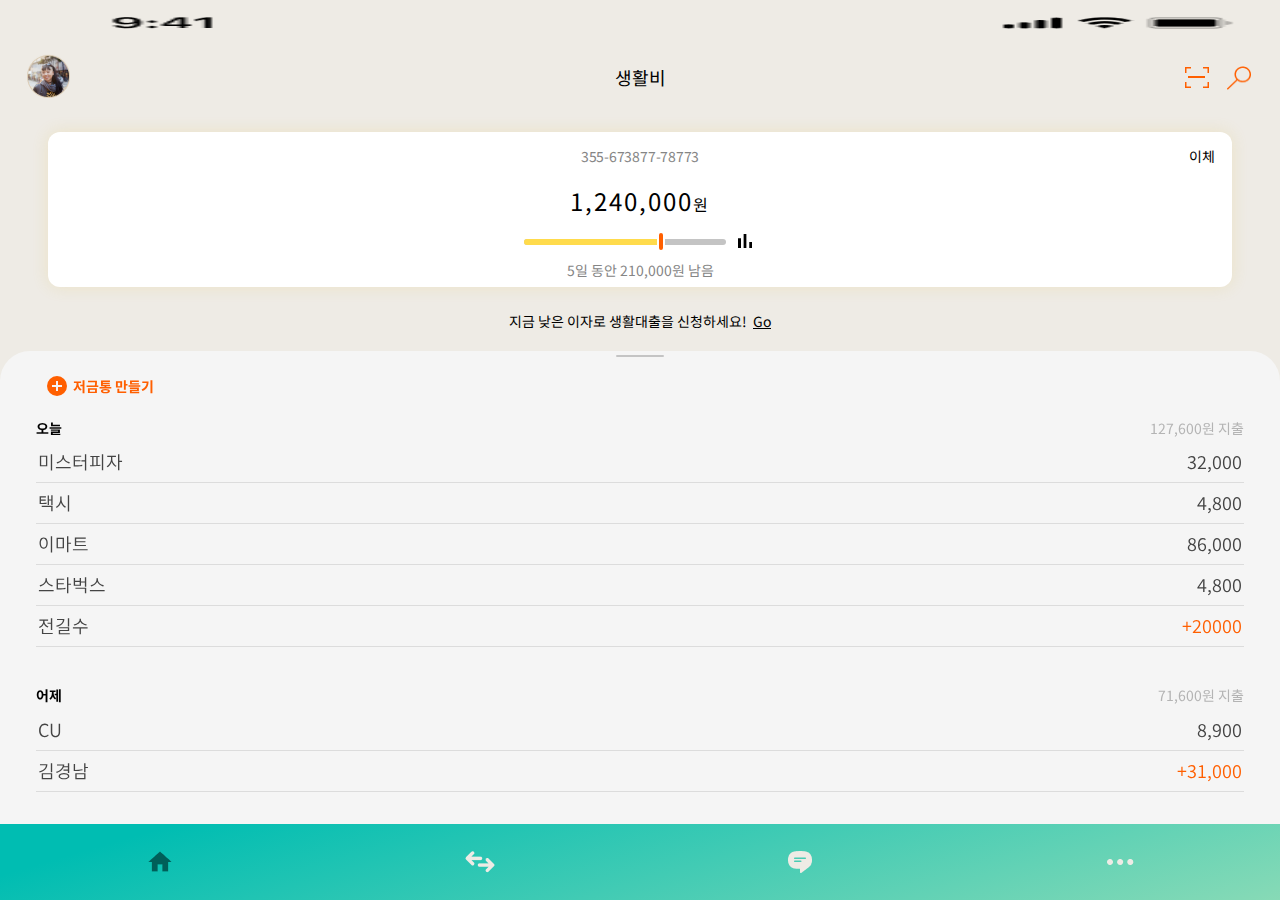
==== 박주한/kdt_bank/index.html @ 13eef256 "feat: create html, css, js" ====
<!DOCTYPE html>
<html lang="en">
<head>
  <meta charset="UTF-8">
  <meta http-equiv="X-UA-Compatible" content="IE=edge">
  <meta name="viewport" content="width=device-width, initial-scale=1.0">
  <title>kdt_bank</title>

  <link rel="stylesheet" href="./css/common.css" />
  <link rel="stylesheet" href="./css/main.css" />
  <script defer src="./js/main.js"></script>
  <script defer src="./js/drag.js"></script>

  <link rel="stylesheet" href="https://fonts.googleapis.com/icon?family=Material+Icons">
</head>
<body>

<!-- 인디게이터 영역 -->
<div class="indi">
  <img src="./images/indicator.png" alt="indicator">
</div>

<!-- 컨텐츠 영역 -->
<div class="home">
  <section>
    <!-- 헤더 -->
    <header>
      <div class="inner">
        <div class="avata">
          <a href="#">
            <img src="./images/img_avata.png" alt="avata" />
          </a>
        </div>
        <h3>생활비</h3>
        <ul class="btn_wrap">
          <li>
            <a href="#" class="scan"></a>
          </li>
          <li>
            <a href="#" class="search"></a>
          </li>
        </ul>
      </div>
    </header>

    <!-- 계좌상태 -->
    <div class="account_info">
      <!-- 계좌정보 -->
      <ul class="info">
        <!-- 계좌번호 -->
        <li class="num">
          <strong>355-673877-78773</strong>
          <a href="#">이체</a>
        </li>
        <!-- 금액 -->
        <li class="cash">
          1,240,000<span>원</span>
        </li>
        <!-- 그래프 -->
        <li class="graph">
          <ul>
            <li>
              <!-- <div class="bar_graph"> -->
                <div class="bar">
                  <div class="bar_color">
                    <div class="goal"></div>
                  </div>
                </div>
              <!-- </div> -->
            </li>
            <li>
              <a href="#" class="btn_graph"></a>
            </li>
          </ul>
        </li>
        <!-- 텍스트 정보 -->
        <li class="noti">
          <span class="date">5</span>일 동안 <span class="cash">210,000</span>원 남음
        </li>
      </ul>

      <!-- 광고영역 -->
      <a href="#" class="adv">
        지금 낮은 이자로 생활대출을 신청하세요! <strong>Go</strong>
      </a>      
    </div>

    <!-- 히스토리 -->
    <div class="account_history">
      <!-- 드래그 바 -->
      <!-- <div class="drag_area"> -->
        <span class="drag_bar"></span>
      <!-- </div> -->
      <!-- 저금통 리스트 -->
      <div class="save_list">
        <div class="scroll_area">
          <!-- <ul>
            <li>
              <div class="save_item">
                <div class="title">
                  <h4>여행가자</h4>
                  <strong>842,200원</strong>
                </div>
                <div class="color orange"></div>
              </div>
            </li>
            <li>
              <div class="save_item">
                <div class="title">
                  <h4>여행가자</h4>
                  <strong>842,200원</strong>
                </div>
                <div class="color yellow"></div>
              </div>
            </li>
          </ul> -->
        <a href="#">
          <span class="material-icons">add_circle</span>
          <strong>저금통 만들기</strong>
        </a>
      </div>
      </div>
      <!-- 최근 히스토리 -->
      <ul class="recent">
        <li>
          <!-- 최근 히스토리 날짜/합계 -->
          <div class="recent_tit">
            <h4>오늘</h4>
            <strong>127,600원 지출</strong>
          </div>
          <ul class="recent_list">
            <li>미스터피자 <strong>32,000</strong></li>
            <li>택시 <strong>4,800</strong></li>
            <li>이마트 <strong>86,000</strong></li>
            <li>스타벅스 <strong>4,800</strong></li>
            <li>전길수 <strong class="orange">+20000</strong></li>
          </ul>
        </li>
        <li>
          <div class="recent_tit">
            <h4>어제</h4>
            <strong>71,600원 지출</strong>
          </div>
          <ul class="recent_list">
            <li>CU <strong>8,900</strong></li>
            <li>김경남 <strong class="orange">+31,000</strong></li>
            <li>애슐리 <strong>31,000</strong></li>
            <li>교보문고 <strong>18,000</strong></li>
            <li>쿠팡 <strong>10,500</strong></li>
            <li>미스터피자 <strong>32,000</strong></li>
          </ul>
        </li>
      </ul>

    </div>
   
  </section>  
</div>

<!-- 네비게이션 영역 -->
<nav>
  <ul>
    <li><a href="#" class="menu1">메뉴1</a></li>
    <li><a href="#" class="menu2">메뉴2</a></li>
    <li><a href="#" class="menu3">메뉴3</a></li>
    <li><a href="#" class="menu4">메뉴4</a></li>
  </ul>
</nav>





</body>
</html>
---- 박주한/kdt_bank/css/common.css ----
/* font */
@import url('https://fonts.googleapis.com/css2?family=Noto+Sans+KR:wght@100;300;400;500;700;900&display=swap');

/* reset */
body {
  font-family: 'Noto Sans KR', sans-serif;
  font-size:16px;
  font-weight: normal;
  line-height:1.2;
  margin:0;
  padding:0;
  height:100vh;
}
h1, h2, h3, h4, h5, h6 {font-size:1em;}
h1, h2, h3, h4, h5, h6, div, p, dl, dt, dd, ul, ol, li, form, fieldset, blockquote, address, table, thead, tbody, tfoot, tr, td, caption {
  margin:0;
  padding:0;
}
li {list-style:none;}
a {text-decoration:none;}


/* 인디게이터 영역 */
.indi{position:fixed;width:100%;font-size:0;z-index:99;}
.indi img{width:100%;height:44px;}

/* 네비게이션 영역 */
nav{position:fixed;bottom:0;width:100%;height:76px;background: linear-gradient(163.63deg, #00BDB2 11.35%, #C4E7B8 139.96%);z-index:99;}
nav > ul{display: inline-block;width:100%;height:100%;}
nav > ul > li{position:relative;float:left;width:25%;height:100%;text-align: center;}
nav > ul > li > a{margin:0 auto; width:40px;height:40px;display:block;position:relative;top:50%;transform: translateY(-50%);font-size:0;}
nav > ul > li > a.menu1{background: url(../images/ic_menu1.png) center no-repeat;} 
nav > ul > li > a.menu2{background: url(../images/ic_menu2.png) center no-repeat;} 
nav > ul > li > a.menu3{background: url(../images/ic_menu3.png) center no-repeat;} 
nav > ul > li > a.menu4{background: url(../images/ic_menu4.png) center no-repeat;}
---- 박주한/kdt_bank/css/main.css ----
@import url('./common.css');

.home{width:100%;height:100%;overflow: hidden;}
.home section{width:100%;height:100%;padding:44px 0 76px;background-color:#EEEBE5;float:left;}

/* 헤더 */
header{display:inline-block;width:100%;text-align:center;}
header .inner{position: relative;height:43px;margin-top:12px;}
header h3{position: relative;top:50%;transform: translateY(-50%); font-size:18px;font-weight: normal; color:#000;}
header .avata{position:absolute;left:27px;top:50%;transform: translateY(-50%);}
header .btn_wrap{position: absolute;right:21px;top:50%;transform: translateY(-50%);}
header .btn_wrap > li{float:left;}
header .btn_wrap > li > a.scan{float:left;width:40px;height:40px;background: url(../images/btn_scan.png) center no-repeat; background-size:24px 21px;margin-right:2px;}
header .btn_wrap > li > a.search{float:left;width:40px;height:40px;background: url(../images/btn_search.png) center no-repeat; background-size:24px 24px;}

/* 계좌정보 */
.account_info{padding:33px 48px 0;}
.account_info .info{position:relative;display:inline-block; width:100%;height:155px;border-radius:12px;background-color:#fff;box-shadow: 0px 0px 16px rgba(226, 191, 66, 0.19);}

/* 계좌번호 */
.account_info .info .num{position: relative; display: block;text-align:center;margin-top:14px;}
.account_info .info .num > strong{color:#858585;font-size:14px;line-height:1.5; font-weight:normal;letter-spacing:-0.24px;}
.account_info .info .num > a{position:absolute;right:17px; color:#000;font-size:14px;line-height:1.5;letter-spacing:-0.24px;}

/* 금액 */
.account_info .info > .cash{display:block;text-align:center;font-size:24px;font-weight:normal; line-height:1.5;color:#000;letter-spacing:2px;margin-top:16px;}
.account_info .info > .cash > span{font-size:16px;font-weight:400;}


/* 그래프 */
.account_info .info .graph{text-align:center;margin-top:10px;}
.account_info .info .graph > ul{display:inline-block;}
.account_info .info .graph > ul > li{float: left;}
/* .account_info .info .graph {position: relative;display:inline-block;margin-right:7px;} */
.account_info .info .graph .bar{position:relative; width:202px;height:6px;background-color:#C4C4C4;border-radius:3px;margin:10px 7px 0 0;}
.account_info .info .graph .bar_color{position:absolute;top:0;left:0;width:70%;height:100%;background-color:#ffdb4c;border-radius:3px;}
.account_info .info .graph .bar_color .goal{position:absolute;top:-8px;right:0;width:4px;height:17px;border:2px solid #fff;background-color:#FF5F00;border-radius:4px;z-index:1;}
.account_info .info .graph .btn_graph{display:block; width:24px;height:24px; background: url('../images/btn_chart.png') center no-repeat;background-size:24px 24px;}

/* 텍스트 정보 */
.account_info .info .noti{display:block;font-size:14px;color:#858585;line-height:1.5;text-align: center;margin-top:4px;}

/* 광고영역 */
.account_info .adv{display:block;text-align:center;font-size:14px;line-height:1.5;color:#000;margin-top:24px;}
.account_info .adv strong{text-decoration:underline;font-weight:normal;margin-left:3px;}

/* 히스토리 */
/* .account_history_area{position:fixed;bottom:0;width:100%;height:calc(100% - 97px);z-index:10;} */

.account_history{position:fixed; bottom:0;width:100%;height:calc(100% - 351px); background-color:#F5F5F5;border-radius:30px 30px 0 0;padding:23px 0 76px;box-sizing:border-box;overflow:hidden;z-index:10;}
/* .account_history{position:fixed; top:350px;width:100%;height:100%; background-color:#F5F5F5;border-radius:30px 30px 0 0;padding:23px 0 76px;box-sizing:border-box;z-index:10;} */

section + section .account_history{display: none;}
section + section{display:none;}


/* 드래그 바 */
/* .drag_area{position:absolute;top:0;width:100%;height:100px;display:block; background-color:red;transform: translateY(-50%);} */
/* .drag_bar{display:block;width:100%;height:12px;} */
.drag_bar{position:absolute;top:0;display:block;width:100%;height:12px;}
.drag_bar::after{content:"";display:block;width:48px;height:2px;box-sizing:border-box;border-radius:4px;background-color:#C4C4C4;margin:4px auto 0;}

/* 저금통 리스트 */
.account_history .save_list{padding:0 30px;box-sizing: border-box;}
.account_history .save_list .scroll_area{display:flex;align-items:center;overflow:hidden;overflow-x: scroll;}
.account_history .save_list .scroll_area > ul{display: flex; flex-wrap: nowrap;}
.account_history .save_list .scroll_area > a{white-space:nowrap;margin-left:15px;color:#FF5F00}
.account_history .save_list .scroll_area > a > strong{position:relative;top:2px;font-size:14px;line-height:1.5;vertical-align:top;}
.account_history .save_list .scroll_area > ul > li{float:left;}
.account_history .save_list .scroll_area > ul > li + li{margin-left:13px;}
.account_history .save_list .scroll_area > ul > li .save_item{position:relative; width:162px;height:47px;background-color:#DADADA;border-radius:6px;overflow:hidden;}
.account_history .save_list .scroll_area > ul > li .save_item .title{position:relative;padding:5px 13px;z-index:1;top:50%;transform: translateY(-50%);}
.account_history .save_list .scroll_area > ul > li .save_item .title h4,
.account_history .save_list .scroll_area > ul > li .save_item .title strong{font-size:12px;color:#fff;font-weight:normal;}
.account_history .save_list .scroll_area > ul > li .save_item .color{position:absolute;top:0;left:0;width:60%;height:100%;box-sizing:border-box;}
.account_history .save_list .scroll_area > ul > li .save_item .color.orange{background-color:#FF5F00;}
.account_history .save_list .scroll_area > ul > li .save_item .color.yellow{background-color:#FEB700;}

/* 최근 히스토리 */
.account_history ul.recent{height:calc(100% - 64px); margin-top:17px;padding:0 36px;box-sizing:border-box;overflow: hidden;overflow-y: scroll;}
.account_history ul.recent > li{margin-bottom:38px;}
.account_history ul.recent > li .recent_tit{display:inline-block;width:100%;}
.account_history ul.recent > li .recent_tit > h4{font-size:14px;line-height:1.5;font-weight:bold;color:#000;float:left;}
.account_history ul.recent > li .recent_tit > strong{font-size:14px;line-height:1.5;font-weight:normal;color:#B4B4B4;float:right;}
.account_history ul.recent > li ul.recent_list > li{padding:6px 2px 7px;box-sizing:border-box;border-bottom:1px solid #dcdcdc;}
.account_history ul.recent > li ul.recent_list > li,
.account_history ul.recent > li ul.recent_list > li > strong
{font-size:18px;line-height:1.5;font-weight:350;color:#444;}
.account_history ul.recent > li ul.recent_list > li > strong{float:right;}
.account_history ul.recent > li ul.recent_list > li > strong.orange{color:#FF5F00;}
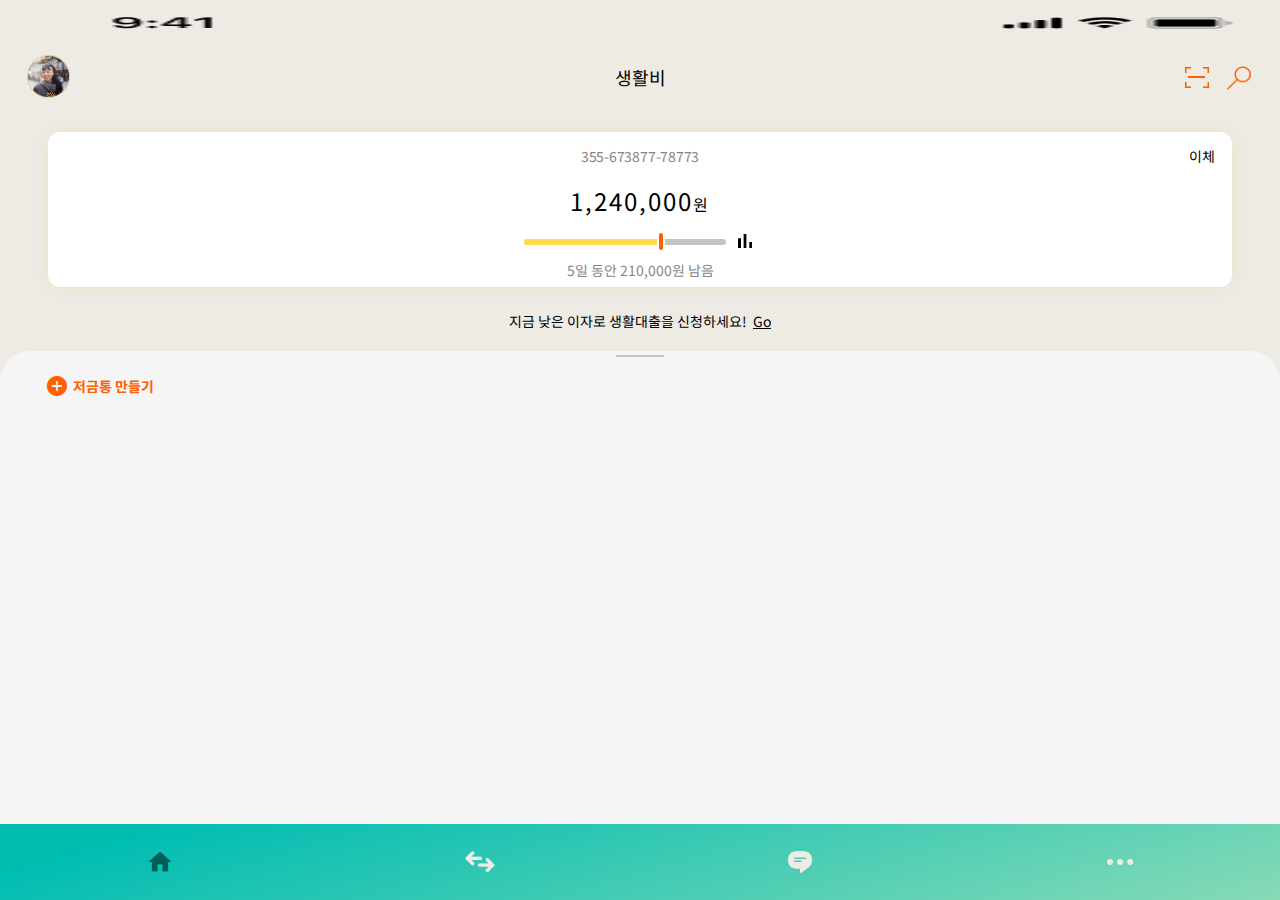
==== commit 21c9f70d: "feat: Main screen data link, Bottom drag" ====
--- a/박주한/kdt_bank/index.html
+++ b/박주한/kdt_bank/index.html
@@ -80,9 +80,11 @@
       </ul>
 
       <!-- 광고영역 -->
-      <a href="#" class="adv">
-        지금 낮은 이자로 생활대출을 신청하세요! <strong>Go</strong>
-      </a>      
+      <div class="adv">
+        <a href="#">
+          지금 낮은 이자로 생활대출을 신청하세요! <strong>Go</strong>
+        </a> 
+      </div>  
     </div>
 
     <!-- 히스토리 -->
@@ -121,9 +123,8 @@
       </div>
       </div>
       <!-- 최근 히스토리 -->
-      <ul class="recent">
+      <!-- <ul class="recent">
         <li>
-          <!-- 최근 히스토리 날짜/합계 -->
           <div class="recent_tit">
             <h4>오늘</h4>
             <strong>127,600원 지출</strong>
@@ -150,8 +151,7 @@
             <li>미스터피자 <strong>32,000</strong></li>
           </ul>
         </li>
-      </ul>
-
+      </ul> -->
     </div>
    
   </section>  
@@ -167,9 +167,5 @@
   </ul>
 </nav>
 
-
-
-
-
 </body>
 </html>--- a/박주한/kdt_bank/css/main.css
+++ b/박주한/kdt_bank/css/main.css
@@ -41,22 +41,18 @@
 .account_info .info .noti{display:block;font-size:14px;color:#858585;line-height:1.5;text-align: center;margin-top:4px;}
 
 /* 광고영역 */
-.account_info .adv{display:block;text-align:center;font-size:14px;line-height:1.5;color:#000;margin-top:24px;}
-.account_info .adv strong{text-decoration:underline;font-weight:normal;margin-left:3px;}
+.account_info .adv{display:block;text-align:center;margin-top:24px;}
+.account_info .adv > a{font-size:14px;line-height:1.5;color:#000;}
+.account_info .adv > a > strong{text-decoration:underline;font-weight:normal;margin-left:3px;}
 
 /* 히스토리 */
-/* .account_history_area{position:fixed;bottom:0;width:100%;height:calc(100% - 97px);z-index:10;} */
-
 .account_history{position:fixed; bottom:0;width:100%;height:calc(100% - 351px); background-color:#F5F5F5;border-radius:30px 30px 0 0;padding:23px 0 76px;box-sizing:border-box;overflow:hidden;z-index:10;}
-/* .account_history{position:fixed; top:350px;width:100%;height:100%; background-color:#F5F5F5;border-radius:30px 30px 0 0;padding:23px 0 76px;box-sizing:border-box;z-index:10;} */
 
 section + section .account_history{display: none;}
 section + section{display:none;}
 
 
 /* 드래그 바 */
-/* .drag_area{position:absolute;top:0;width:100%;height:100px;display:block; background-color:red;transform: translateY(-50%);} */
-/* .drag_bar{display:block;width:100%;height:12px;} */
 .drag_bar{position:absolute;top:0;display:block;width:100%;height:12px;}
 .drag_bar::after{content:"";display:block;width:48px;height:2px;box-sizing:border-box;border-radius:4px;background-color:#C4C4C4;margin:4px auto 0;}
 
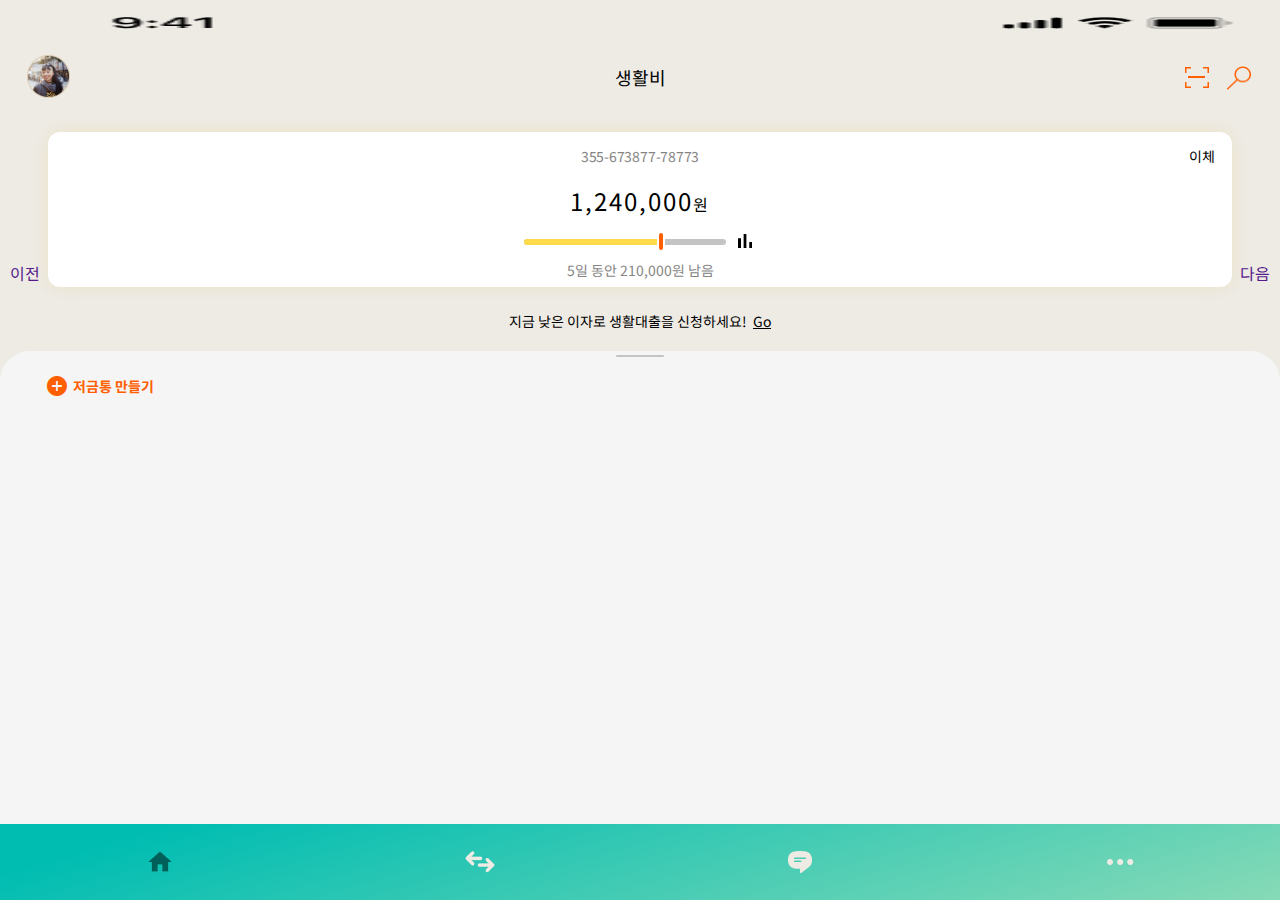
==== commit 0a0751f3: "feat: 슬라이더 추가, 드래그 수정 전" ====
--- a/박주한/kdt_bank/index.html
+++ b/박주한/kdt_bank/index.html
@@ -8,8 +8,14 @@
 
   <link rel="stylesheet" href="./css/common.css" />
   <link rel="stylesheet" href="./css/main.css" />
+  <link rel="stylesheet" href="./css/kslider.css" />
+
+  <script defer src="./js/drag.js"></script>
+  <script defer src="./js/kslider.js"></script>
   <script defer src="./js/main.js"></script>
-  <script defer src="./js/drag.js"></script>
+ 
+
+  
 
   <link rel="stylesheet" href="https://fonts.googleapis.com/icon?family=Material+Icons">
 </head>
@@ -60,13 +66,11 @@
         <li class="graph">
           <ul>
             <li>
-              <!-- <div class="bar_graph"> -->
-                <div class="bar">
-                  <div class="bar_color">
-                    <div class="goal"></div>
-                  </div>
+              <div class="bar">
+                <div class="bar_color">
+                  <div class="goal"></div>
                 </div>
-              <!-- </div> -->
+              </div>
             </li>
             <li>
               <a href="#" class="btn_graph"></a>
@@ -90,9 +94,7 @@
     <!-- 히스토리 -->
     <div class="account_history">
       <!-- 드래그 바 -->
-      <!-- <div class="drag_area"> -->
-        <span class="drag_bar"></span>
-      <!-- </div> -->
+      <span class="drag_bar"></span>
       <!-- 저금통 리스트 -->
       <div class="save_list">
         <div class="scroll_area">
--- a/박주한/kdt_bank/css/main.css
+++ b/박주한/kdt_bank/css/main.css
@@ -1,7 +1,7 @@
 @import url('./common.css');
 
-.home{width:100%;height:100%;overflow: hidden;}
-.home section{width:100%;height:100%;padding:44px 0 76px;background-color:#EEEBE5;float:left;}
+.home{width:100%;height:100vh;}
+.home section{position:relative;display:inline-block;width:100%;height:100%;padding:44px 0 76px;box-sizing:border-box;background-color:#EEEBE5;float:left;}
 
 /* 헤더 */
 header{display:inline-block;width:100%;text-align:center;}
@@ -46,10 +46,10 @@
 .account_info .adv > a > strong{text-decoration:underline;font-weight:normal;margin-left:3px;}
 
 /* 히스토리 */
-.account_history{position:fixed; bottom:0;width:100%;height:calc(100% - 351px); background-color:#F5F5F5;border-radius:30px 30px 0 0;padding:23px 0 76px;box-sizing:border-box;overflow:hidden;z-index:10;}
+.account_history{position:absolute; bottom:0;width:100%;height:calc(100% - 351px); background-color:#F5F5F5;border-radius:30px 30px 0 0;padding:23px 0 76px;box-sizing:border-box;overflow:hidden;z-index:10;}
 
-section + section .account_history{display: none;}
-section + section{display:none;}
+/* section + section .account_history{display: none;}
+section + section{display:none;} */
 
 
 /* 드래그 바 */
--- a/박주한/kdt_bank/css/kslider.css
+++ b/박주한/kdt_bank/css/kslider.css
@@ -0,0 +1,14 @@
+* {margin:0; padding:0}
+  li{list-style: none;}
+  .kind_wrap{position: relative;width:100%;height:100%;margin:0 auto;}
+  .kind_wrap > .kind_slider{position:relative; overflow:hidden;}
+  .kind_wrap > .kind_slider .k_list{
+    position: relative;
+    top:0;
+    left:0;
+    display: inline-block;
+  }
+  .kind_wrap > .kind_slider .k_list > .k_item{float:left;}
+  .kind_wrap > .kind_slider .k_list > .k_item{vertical-align: top;}
+  .kind_wrap .arrow > a.prev{position:absolute;left:10px;top:30%;transform: translateY(-30%);z-index: 10;}
+  .kind_wrap .arrow > a.next{position:absolute;right:10px;top:30%;transform: translateY(-30%);z-index: 10;}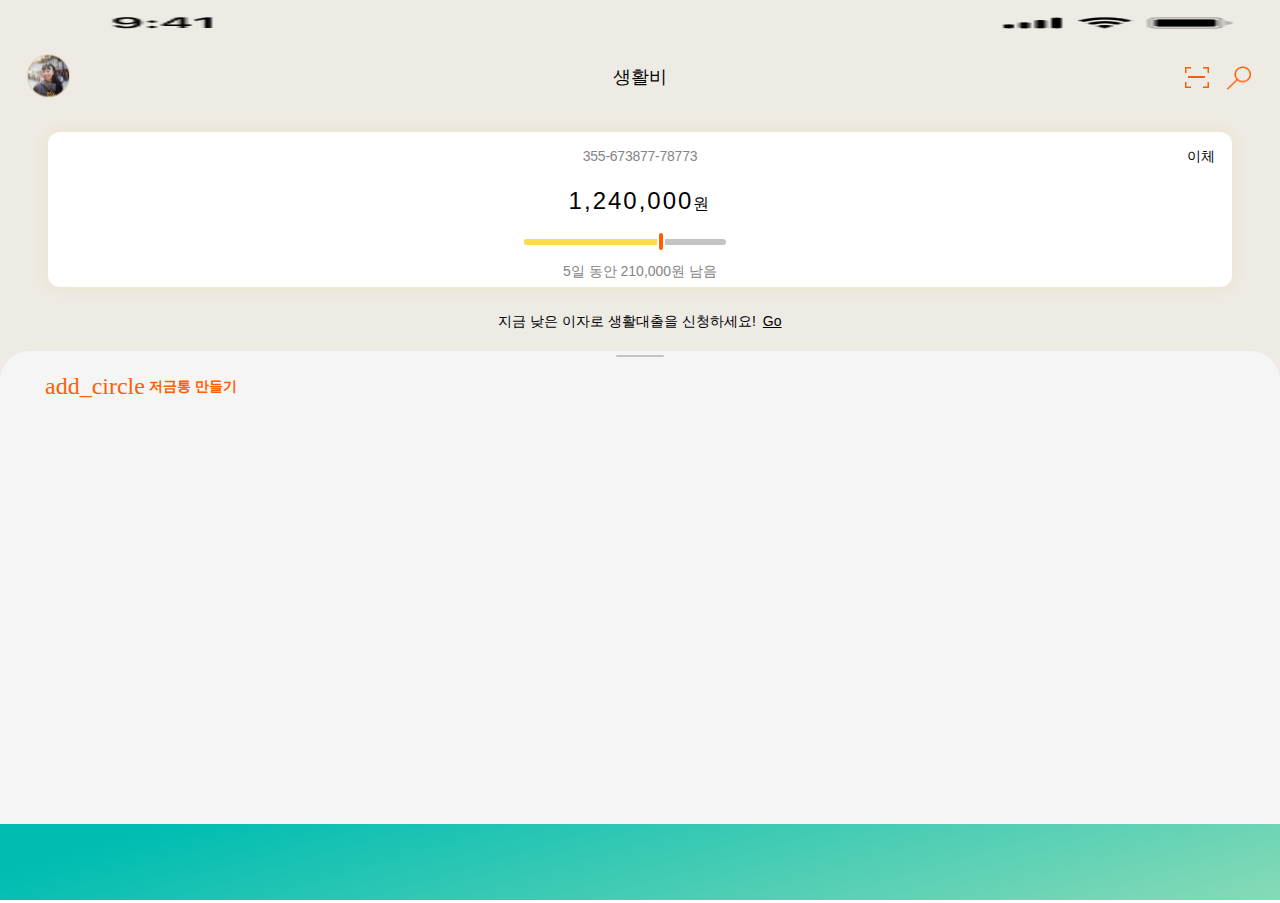
==== commit 21f55c83: "feat: Class제거, 함수 형식으로 코드 변경, 반응형 추가" ====
--- a/박주한/kdt_bank/index.html
+++ b/박주한/kdt_bank/index.html
@@ -10,19 +10,16 @@
   <link rel="stylesheet" href="./css/main.css" />
   <link rel="stylesheet" href="./css/kslider.css" />
 
-  <script defer src="./js/drag.js"></script>
   <script defer src="./js/kslider.js"></script>
   <script defer src="./js/main.js"></script>
+  <script defer src="./js/drag.js"></script>
  
-
-  
-
   <link rel="stylesheet" href="https://fonts.googleapis.com/icon?family=Material+Icons">
 </head>
 <body>
 
 <!-- 인디게이터 영역 -->
-<div class="indi">
+<div class="status_bar">
   <img src="./images/indicator.png" alt="indicator">
 </div>
 
@@ -49,26 +46,22 @@
       </div>
     </header>
 
-    <!-- 계좌상태 -->
+    <!-- 계좌정보 -->
     <div class="account_info">
-      <!-- 계좌정보 -->
       <ul class="info">
-        <!-- 계좌번호 -->
         <li class="num">
           <strong>355-673877-78773</strong>
           <a href="#">이체</a>
         </li>
-        <!-- 금액 -->
         <li class="cash">
           1,240,000<span>원</span>
         </li>
-        <!-- 그래프 -->
         <li class="graph">
           <ul>
             <li>
               <div class="bar">
                 <div class="bar_color">
-                  <div class="goal"></div>
+                  <div class="use_cash"></div>
                 </div>
               </div>
             </li>
@@ -77,7 +70,6 @@
             </li>
           </ul>
         </li>
-        <!-- 텍스트 정보 -->
         <li class="noti">
           <span class="date">5</span>일 동안 <span class="cash">210,000</span>원 남음
         </li>
@@ -93,73 +85,23 @@
 
     <!-- 히스토리 -->
     <div class="account_history">
-      <!-- 드래그 바 -->
       <span class="drag_bar"></span>
-      <!-- 저금통 리스트 -->
       <div class="save_list">
         <div class="scroll_area">
-          <!-- <ul>
-            <li>
-              <div class="save_item">
-                <div class="title">
-                  <h4>여행가자</h4>
-                  <strong>842,200원</strong>
-                </div>
-                <div class="color orange"></div>
-              </div>
-            </li>
-            <li>
-              <div class="save_item">
-                <div class="title">
-                  <h4>여행가자</h4>
-                  <strong>842,200원</strong>
-                </div>
-                <div class="color yellow"></div>
-              </div>
-            </li>
-          </ul> -->
+          <!-- 저금통 리스트 영역 -->
         <a href="#">
           <span class="material-icons">add_circle</span>
           <strong>저금통 만들기</strong>
         </a>
       </div>
       </div>
-      <!-- 최근 히스토리 -->
-      <!-- <ul class="recent">
-        <li>
-          <div class="recent_tit">
-            <h4>오늘</h4>
-            <strong>127,600원 지출</strong>
-          </div>
-          <ul class="recent_list">
-            <li>미스터피자 <strong>32,000</strong></li>
-            <li>택시 <strong>4,800</strong></li>
-            <li>이마트 <strong>86,000</strong></li>
-            <li>스타벅스 <strong>4,800</strong></li>
-            <li>전길수 <strong class="orange">+20000</strong></li>
-          </ul>
-        </li>
-        <li>
-          <div class="recent_tit">
-            <h4>어제</h4>
-            <strong>71,600원 지출</strong>
-          </div>
-          <ul class="recent_list">
-            <li>CU <strong>8,900</strong></li>
-            <li>김경남 <strong class="orange">+31,000</strong></li>
-            <li>애슐리 <strong>31,000</strong></li>
-            <li>교보문고 <strong>18,000</strong></li>
-            <li>쿠팡 <strong>10,500</strong></li>
-            <li>미스터피자 <strong>32,000</strong></li>
-          </ul>
-        </li>
-      </ul> -->
+      <!-- 최근 히스토리 영역 -->
     </div>
    
   </section>  
 </div>
 
-<!-- 네비게이션 영역 -->
+<!-- 네비게이션 -->
 <nav>
   <ul>
     <li><a href="#" class="menu1">메뉴1</a></li>
--- a/박주한/kdt_bank/css/common.css
+++ b/박주한/kdt_bank/css/common.css
@@ -21,8 +21,8 @@
 
 
 /* 인디게이터 영역 */
-.indi{position:fixed;width:100%;font-size:0;z-index:99;}
-.indi img{width:100%;height:44px;}
+.status_bar{position:fixed;width:100%;font-size:0;z-index:99;}
+.status_bar img{width:100%;height:44px;}
 
 /* 네비게이션 영역 */
 nav{position:fixed;bottom:0;width:100%;height:76px;background: linear-gradient(163.63deg, #00BDB2 11.35%, #C4E7B8 139.96%);z-index:99;}
--- a/박주한/kdt_bank/css/main.css
+++ b/박주한/kdt_bank/css/main.css
@@ -1,86 +1,321 @@
 @import url('./common.css');
 
-.home{width:100%;height:100vh;}
-.home section{position:relative;display:inline-block;width:100%;height:100%;padding:44px 0 76px;box-sizing:border-box;background-color:#EEEBE5;float:left;}
+.home{
+  width:100%;
+  height:100vh;
+}
+.home section{
+  position:relative;
+  display:inline-block;
+  width:100%;
+  height:100%;
+  padding:44px 0 76px;
+  box-sizing:border-box;
+  background-color:#EEEBE5;
+  float:left;
+}
 
 /* 헤더 */
-header{display:inline-block;width:100%;text-align:center;}
-header .inner{position: relative;height:43px;margin-top:12px;}
-header h3{position: relative;top:50%;transform: translateY(-50%); font-size:18px;font-weight: normal; color:#000;}
-header .avata{position:absolute;left:27px;top:50%;transform: translateY(-50%);}
-header .btn_wrap{position: absolute;right:21px;top:50%;transform: translateY(-50%);}
+header{
+  display:inline-block;
+  width:100%;
+  text-align:center;
+}
+header .inner{
+  position: relative;
+  height:43px;
+  margin-top:12px;}
+header h3{
+  position: relative;
+  top:50%;
+  transform: translateY(-50%); 
+  font-size:18px;
+  font-weight: normal; 
+  color:#000;
+}
+header .avata{
+  position:absolute;
+  left:27px;
+  top:50%;
+  transform: translateY(-50%);
+}
+header .btn_wrap{
+  position: absolute;
+  right:21px;
+  top:50%;
+  transform: translateY(-50%);
+}
 header .btn_wrap > li{float:left;}
-header .btn_wrap > li > a.scan{float:left;width:40px;height:40px;background: url(../images/btn_scan.png) center no-repeat; background-size:24px 21px;margin-right:2px;}
-header .btn_wrap > li > a.search{float:left;width:40px;height:40px;background: url(../images/btn_search.png) center no-repeat; background-size:24px 24px;}
+header .btn_wrap > li > a.scan{
+  float:left;
+  width:40px;
+  height:40px;
+  background: url(../images/btn_scan.png) center no-repeat; 
+  background-size:24px 21px;
+  margin-right:2px;
+}
+header .btn_wrap > li > a.search{
+  float:left;
+  width:40px;
+  height:40px;
+  background: url(../images/btn_search.png) center no-repeat; 
+  background-size:24px 24px;
+}
 
 /* 계좌정보 */
 .account_info{padding:33px 48px 0;}
-.account_info .info{position:relative;display:inline-block; width:100%;height:155px;border-radius:12px;background-color:#fff;box-shadow: 0px 0px 16px rgba(226, 191, 66, 0.19);}
+.account_info .info{
+  position:relative;
+  display:inline-block; 
+  width:100%;
+  height:155px;
+  border-radius:12px;
+  background-color:#fff;
+  box-shadow: 0px 0px 16px rgba(226, 191, 66, 0.19);
+}
 
 /* 계좌번호 */
-.account_info .info .num{position: relative; display: block;text-align:center;margin-top:14px;}
-.account_info .info .num > strong{color:#858585;font-size:14px;line-height:1.5; font-weight:normal;letter-spacing:-0.24px;}
-.account_info .info .num > a{position:absolute;right:17px; color:#000;font-size:14px;line-height:1.5;letter-spacing:-0.24px;}
+.account_info .info .num{
+  position: relative; 
+  display: block;
+  text-align:center;
+  margin-top:14px;
+}
+.account_info .info .num > strong{
+  color:#858585;
+  font-size:14px;
+  line-height:1.5; 
+  font-weight:normal;
+  letter-spacing:-0.24px;
+}
+.account_info .info .num > a{
+  position:absolute;
+  right:17px; 
+  color:#000;
+  font-size:14px;
+  line-height:1.5;
+  letter-spacing:-0.24px;
+}
 
 /* 금액 */
-.account_info .info > .cash{display:block;text-align:center;font-size:24px;font-weight:normal; line-height:1.5;color:#000;letter-spacing:2px;margin-top:16px;}
-.account_info .info > .cash > span{font-size:16px;font-weight:400;}
+.account_info .info > .cash{
+  display:block;
+  text-align:center;
+  font-size:24px;
+  font-weight:normal; 
+  line-height:1.5;
+  color:#000;
+  letter-spacing:2px;
+  margin-top:16px;
+}
+.account_info .info > .cash > span{
+  font-size:16px;
+  font-weight:400;
+}
 
 
 /* 그래프 */
-.account_info .info .graph{text-align:center;margin-top:10px;}
+.account_info .info .graph{
+  text-align:center;
+  margin-top:10px;
+}
 .account_info .info .graph > ul{display:inline-block;}
 .account_info .info .graph > ul > li{float: left;}
-/* .account_info .info .graph {position: relative;display:inline-block;margin-right:7px;} */
-.account_info .info .graph .bar{position:relative; width:202px;height:6px;background-color:#C4C4C4;border-radius:3px;margin:10px 7px 0 0;}
-.account_info .info .graph .bar_color{position:absolute;top:0;left:0;width:70%;height:100%;background-color:#ffdb4c;border-radius:3px;}
-.account_info .info .graph .bar_color .goal{position:absolute;top:-8px;right:0;width:4px;height:17px;border:2px solid #fff;background-color:#FF5F00;border-radius:4px;z-index:1;}
-.account_info .info .graph .btn_graph{display:block; width:24px;height:24px; background: url('../images/btn_chart.png') center no-repeat;background-size:24px 24px;}
+.account_info .info .graph .bar{
+  position:relative; 
+  width:202px;
+  height:6px;
+  background-color:#C4C4C4;
+  border-radius:3px;
+  margin:10px 7px 0 0;
+}
+.account_info .info .graph .bar_color{
+  position:absolute;
+  top:0;
+  left:0;
+  width:70%;
+  height:100%;
+  background-color:#ffdb4c;
+  border-radius:3px;
+}
+.account_info .info .graph .bar_color .use_cash{
+  position:absolute;
+  top:-8px;
+  right:0;
+  width:4px;
+  height:17px;
+  border:2px solid #fff;
+  background-color:#FF5F00;
+  border-radius:4px;
+  z-index:1;
+}
+.account_info .info .graph .btn_graph{
+  display:block; 
+  width:24px;
+  height:24px; 
+  background: url('../images/btn_chart.png') center no-repeat;
+  background-size:24px 24px;
+}
 
 /* 텍스트 정보 */
-.account_info .info .noti{display:block;font-size:14px;color:#858585;line-height:1.5;text-align: center;margin-top:4px;}
+.account_info .info .noti{
+  display:block;
+  font-size:14px;
+  color:#858585;
+  line-height:1.5;
+  text-align: center;
+  margin-top:4px;
+}
 
 /* 광고영역 */
-.account_info .adv{display:block;text-align:center;margin-top:24px;}
-.account_info .adv > a{font-size:14px;line-height:1.5;color:#000;}
-.account_info .adv > a > strong{text-decoration:underline;font-weight:normal;margin-left:3px;}
+.account_info .adv{
+  display:block;
+  text-align:center;
+  margin-top:24px;
+}
+.account_info .adv > a{
+  font-size:14px;
+  line-height:1.5;
+  color:#000;
+}
+.account_info .adv > a > strong{
+  text-decoration:underline;
+  font-weight:normal;
+  margin-left:3px;
+}
 
 /* 히스토리 */
-.account_history{position:absolute; bottom:0;width:100%;height:calc(100% - 351px); background-color:#F5F5F5;border-radius:30px 30px 0 0;padding:23px 0 76px;box-sizing:border-box;overflow:hidden;z-index:10;}
-
-/* section + section .account_history{display: none;}
-section + section{display:none;} */
-
+.account_history{
+  position:absolute; 
+  bottom:0;
+  width:100%;
+  height:calc(100% - 351px); 
+  background-color:#F5F5F5;
+  border-radius:30px 30px 0 0;
+  padding:23px 0 76px;
+  box-sizing:border-box;
+  overflow:hidden;
+  z-index:20;
+}
 
 /* 드래그 바 */
-.drag_bar{position:absolute;top:0;display:block;width:100%;height:12px;}
-.drag_bar::after{content:"";display:block;width:48px;height:2px;box-sizing:border-box;border-radius:4px;background-color:#C4C4C4;margin:4px auto 0;}
+.drag_bar{
+  position:absolute;
+  top:0;
+  display:block;
+  width:100%;
+  height:12px;
+}
+.drag_bar::after{
+  content:"";
+  display:block;
+  width:48px;
+  height:2px;
+  box-sizing:border-box;
+  border-radius:4px;
+  background-color:#C4C4C4;
+  margin:4px auto 0;
+}
 
 /* 저금통 리스트 */
-.account_history .save_list{padding:0 30px;box-sizing: border-box;}
-.account_history .save_list .scroll_area{display:flex;align-items:center;overflow:hidden;overflow-x: scroll;}
-.account_history .save_list .scroll_area > ul{display: flex; flex-wrap: nowrap;}
-.account_history .save_list .scroll_area > a{white-space:nowrap;margin-left:15px;color:#FF5F00}
-.account_history .save_list .scroll_area > a > strong{position:relative;top:2px;font-size:14px;line-height:1.5;vertical-align:top;}
+.account_history .save_list{
+  padding:0 30px;
+  box-sizing: border-box;
+}
+.account_history .save_list .scroll_area{
+  display:flex;
+  align-items:center;
+  overflow:hidden;
+  overflow-x: scroll;}
+.account_history .save_list .scroll_area > ul{
+  display: flex; 
+  flex-wrap: nowrap;
+}
+.account_history .save_list .scroll_area > a{
+  white-space:nowrap;
+  margin-left:15px;
+  color:#FF5F00
+}
+.account_history .save_list .scroll_area > a > strong{
+  position:relative;
+  top:2px;
+  font-size:14px;
+  line-height:1.5;
+  vertical-align:top;
+}
 .account_history .save_list .scroll_area > ul > li{float:left;}
 .account_history .save_list .scroll_area > ul > li + li{margin-left:13px;}
-.account_history .save_list .scroll_area > ul > li .save_item{position:relative; width:162px;height:47px;background-color:#DADADA;border-radius:6px;overflow:hidden;}
-.account_history .save_list .scroll_area > ul > li .save_item .title{position:relative;padding:5px 13px;z-index:1;top:50%;transform: translateY(-50%);}
+.account_history .save_list .scroll_area > ul > li .save_item{
+  position:relative; 
+  width:162px;
+  height:47px;
+  background-color:#DADADA;
+  border-radius:6px;
+  overflow:hidden;
+}
+.account_history .save_list .scroll_area > ul > li .save_item .title{
+  position:relative;
+  padding:5px 13px;
+  z-index:1;
+  top:50%;
+  transform: translateY(-50%);
+}
 .account_history .save_list .scroll_area > ul > li .save_item .title h4,
-.account_history .save_list .scroll_area > ul > li .save_item .title strong{font-size:12px;color:#fff;font-weight:normal;}
-.account_history .save_list .scroll_area > ul > li .save_item .color{position:absolute;top:0;left:0;width:60%;height:100%;box-sizing:border-box;}
+.account_history .save_list .scroll_area > ul > li .save_item .title strong{
+  font-size:12px;
+  color:#fff;
+  font-weight:normal;
+}
+.account_history .save_list .scroll_area > ul > li .save_item .color{
+  position:absolute;
+  top:0;
+  left:0;
+  width:60%;
+  height:100%;
+  box-sizing:border-box;
+}
 .account_history .save_list .scroll_area > ul > li .save_item .color.orange{background-color:#FF5F00;}
 .account_history .save_list .scroll_area > ul > li .save_item .color.yellow{background-color:#FEB700;}
 
 /* 최근 히스토리 */
-.account_history ul.recent{height:calc(100% - 64px); margin-top:17px;padding:0 36px;box-sizing:border-box;overflow: hidden;overflow-y: scroll;}
+.account_history ul.recent{
+  height:calc(100% - 64px); 
+  margin-top:17px;
+  padding:0 36px;
+  box-sizing:border-box;
+  overflow: hidden;
+  overflow-y: scroll;
+}
 .account_history ul.recent > li{margin-bottom:38px;}
-.account_history ul.recent > li .recent_tit{display:inline-block;width:100%;}
-.account_history ul.recent > li .recent_tit > h4{font-size:14px;line-height:1.5;font-weight:bold;color:#000;float:left;}
-.account_history ul.recent > li .recent_tit > strong{font-size:14px;line-height:1.5;font-weight:normal;color:#B4B4B4;float:right;}
-.account_history ul.recent > li ul.recent_list > li{padding:6px 2px 7px;box-sizing:border-box;border-bottom:1px solid #dcdcdc;}
+.account_history ul.recent > li .recent_tit{
+  display:inline-block;
+  width:100%;
+}
+.account_history ul.recent > li .recent_tit > h4{
+  font-size:14px;
+  line-height:1.5;
+  font-weight:bold;
+  color:#000;
+  float:left;
+}
+.account_history ul.recent > li .recent_tit > strong{
+  font-size:14px;
+  line-height:1.5;
+  font-weight:normal;
+  color:#B4B4B4;
+  float:right;
+}
+.account_history ul.recent > li ul.recent_list > li{
+  padding:6px 2px 7px;
+  box-sizing:border-box;
+  border-bottom:1px solid #dcdcdc;
+}
 .account_history ul.recent > li ul.recent_list > li,
-.account_history ul.recent > li ul.recent_list > li > strong
-{font-size:18px;line-height:1.5;font-weight:350;color:#444;}
+.account_history ul.recent > li ul.recent_list > li > strong{
+  font-size:18px;
+  line-height:1.5;
+  font-weight:350;
+  color:#444;
+}
 .account_history ul.recent > li ul.recent_list > li > strong{float:right;}
 .account_history ul.recent > li ul.recent_list > li > strong.orange{color:#FF5F00;}--- a/박주한/kdt_bank/css/kslider.css
+++ b/박주한/kdt_bank/css/kslider.css
@@ -10,5 +10,6 @@
   }
   .kind_wrap > .kind_slider .k_list > .k_item{float:left;}
   .kind_wrap > .kind_slider .k_list > .k_item{vertical-align: top;}
-  .kind_wrap .arrow > a.prev{position:absolute;left:10px;top:30%;transform: translateY(-30%);z-index: 10;}
-  .kind_wrap .arrow > a.next{position:absolute;right:10px;top:30%;transform: translateY(-30%);z-index: 10;}+  .kind_wrap .arrow > a.prev{position:absolute;left:10px;top:200px;z-index: 10;font-size:12px;color:#000;}
+  .kind_wrap .arrow > a.next{position:absolute;right:10px;top:200px;z-index: 10;font-size:12px;color:#000;}
+
